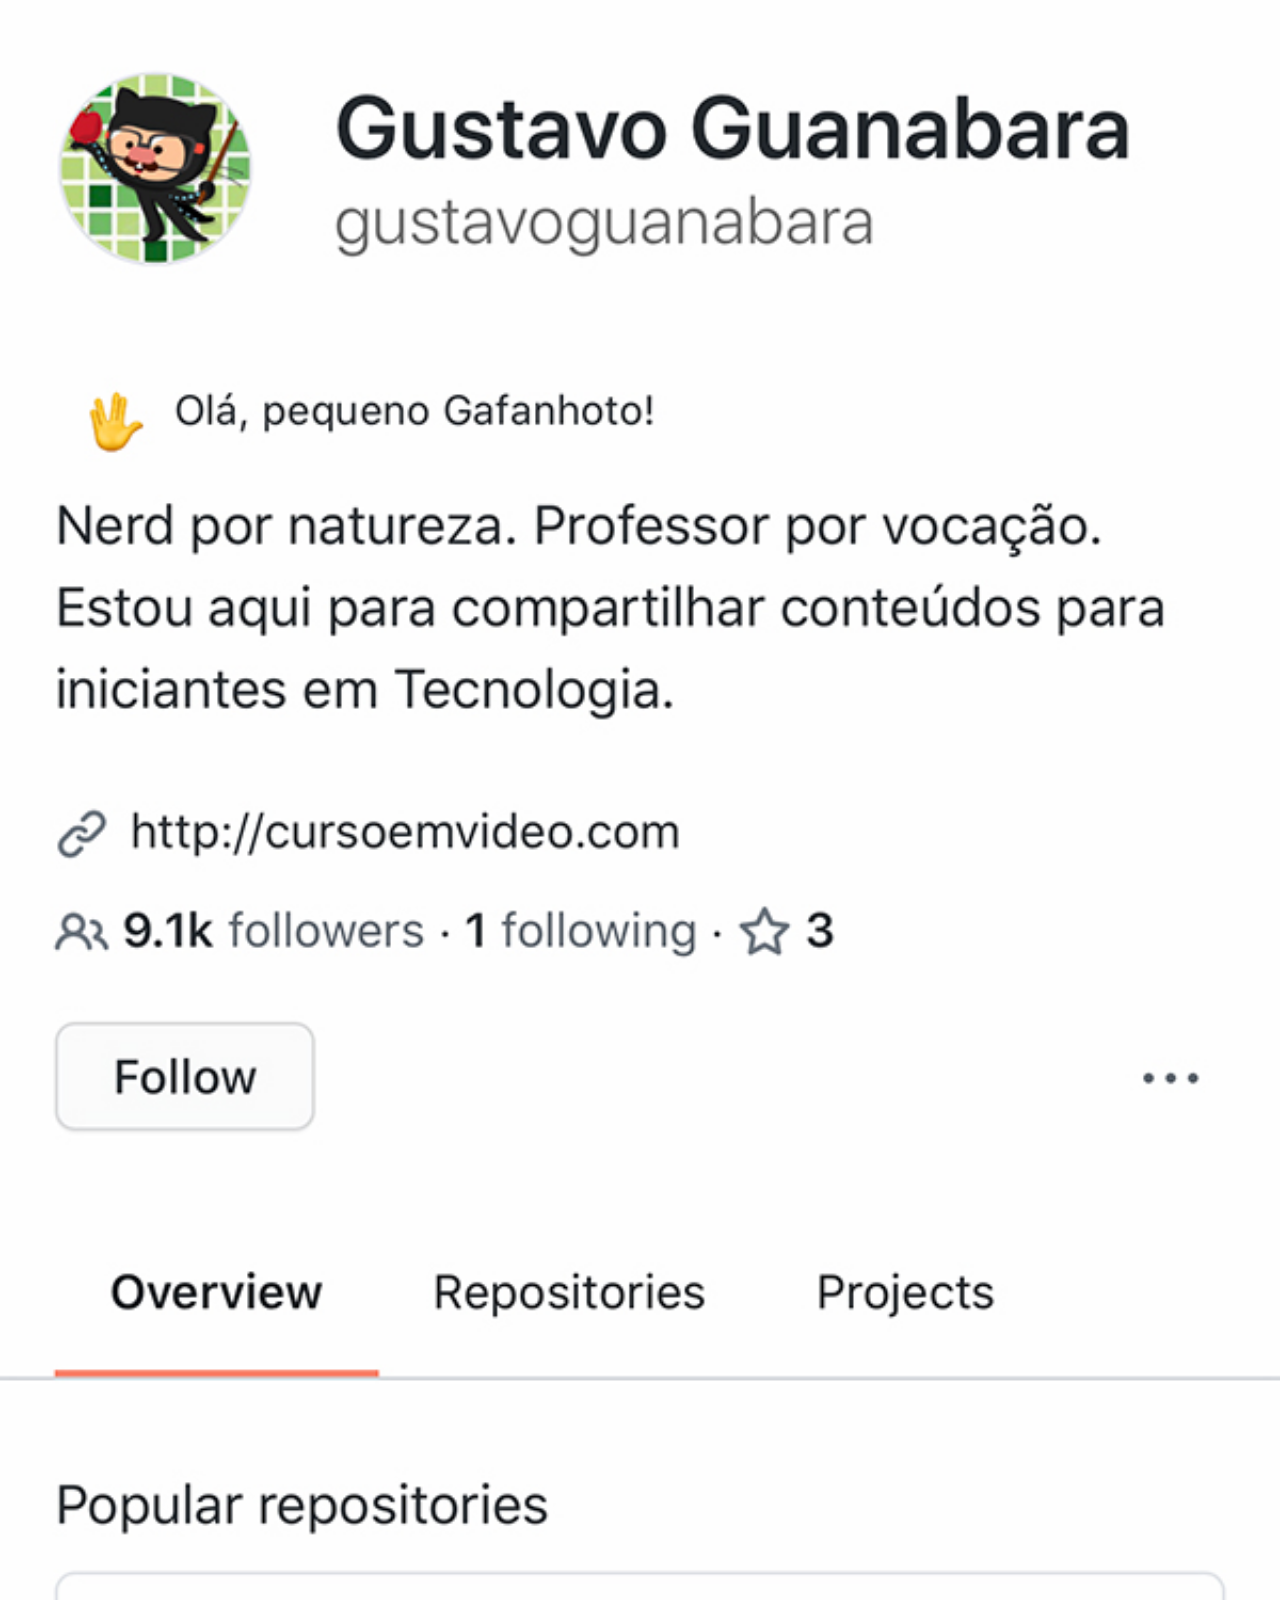
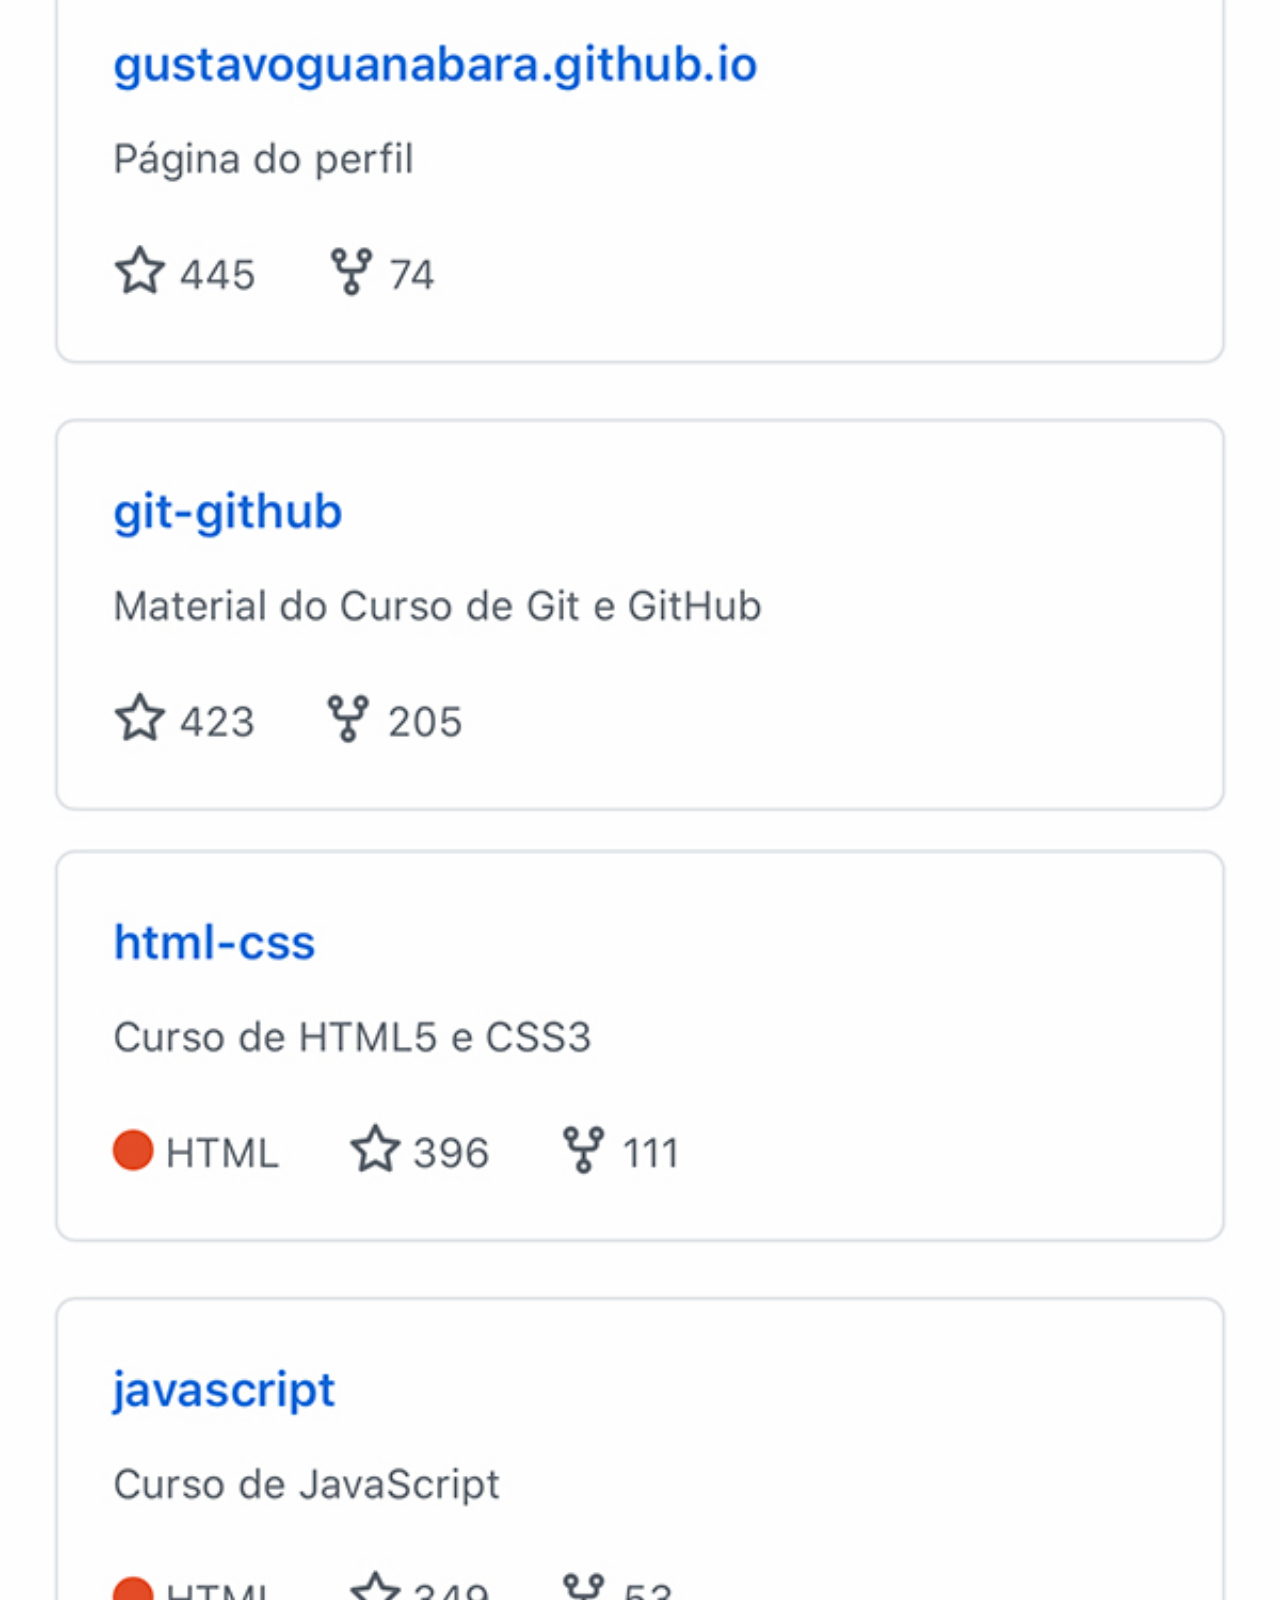
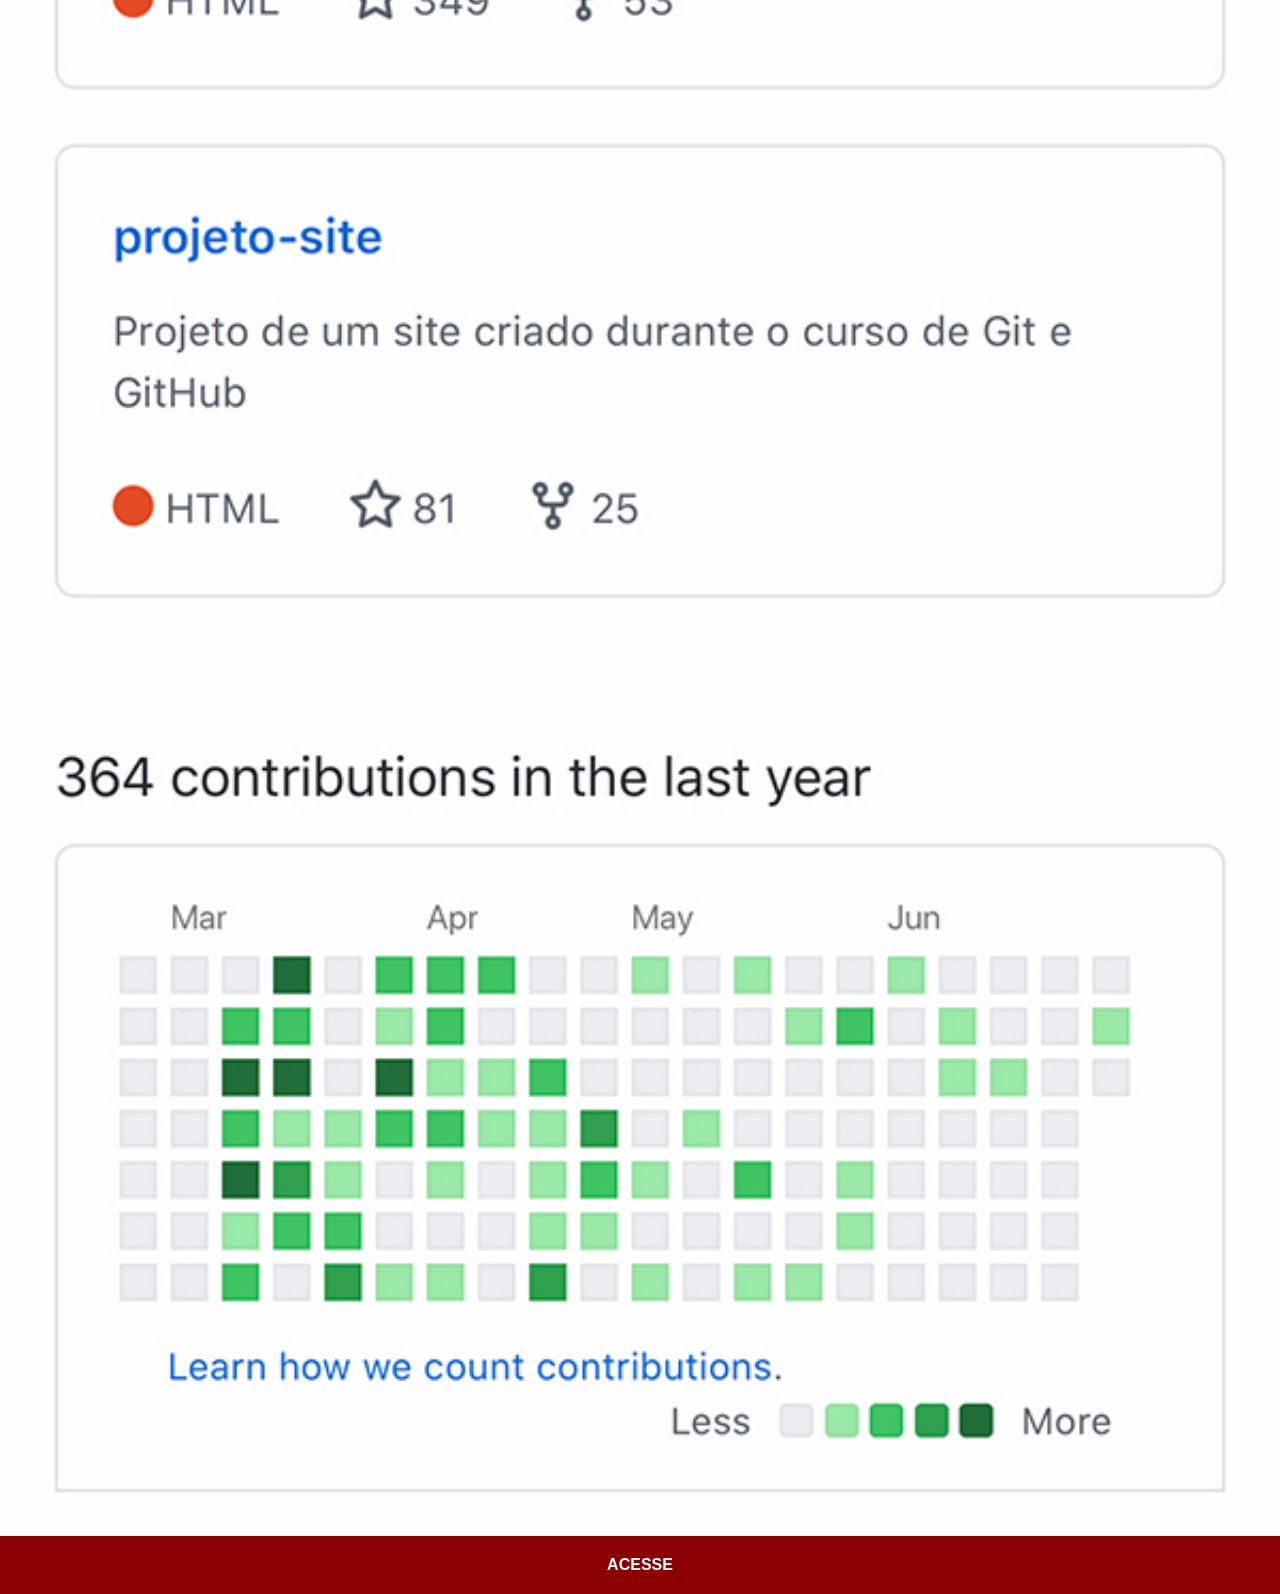
==== github.html @ 0c4f1d1c "Criação páginas sociais" ====
<!DOCTYPE html>
<html lang="pt-br">
<head>
    <meta charset="UTF-8">
    <meta name="viewport" content="width=device-width, initial-scale=1.0">
    <title>Github</title>
    <link rel="stylesheet" href="estilos/social.css">
</head>
<body>
    <img src="imagens/tela-github.jpg" alt="Github">
    <a href="https://github.com/gustavoguanabara" target="_blank">ACESSE</a>
</body>
</html>
---- estilos/social.css ----
@charset "UTF-8";

* {
    margin: 0px;
    padding: 0px;
    font-family: Arial, Helvetica, sans-serif;
}

::-webkit-scrollbar {
    width: 0px;
    height: 0px;
}

img {
    width: 100vw;
}

a {
    display: block;
    background-color: darkred;
    color: white;
    padding: 20px;
    text-align: center;
    font-weight: bolder;
    text-decoration: none;
}

a:hover {
    background-color: red;
}
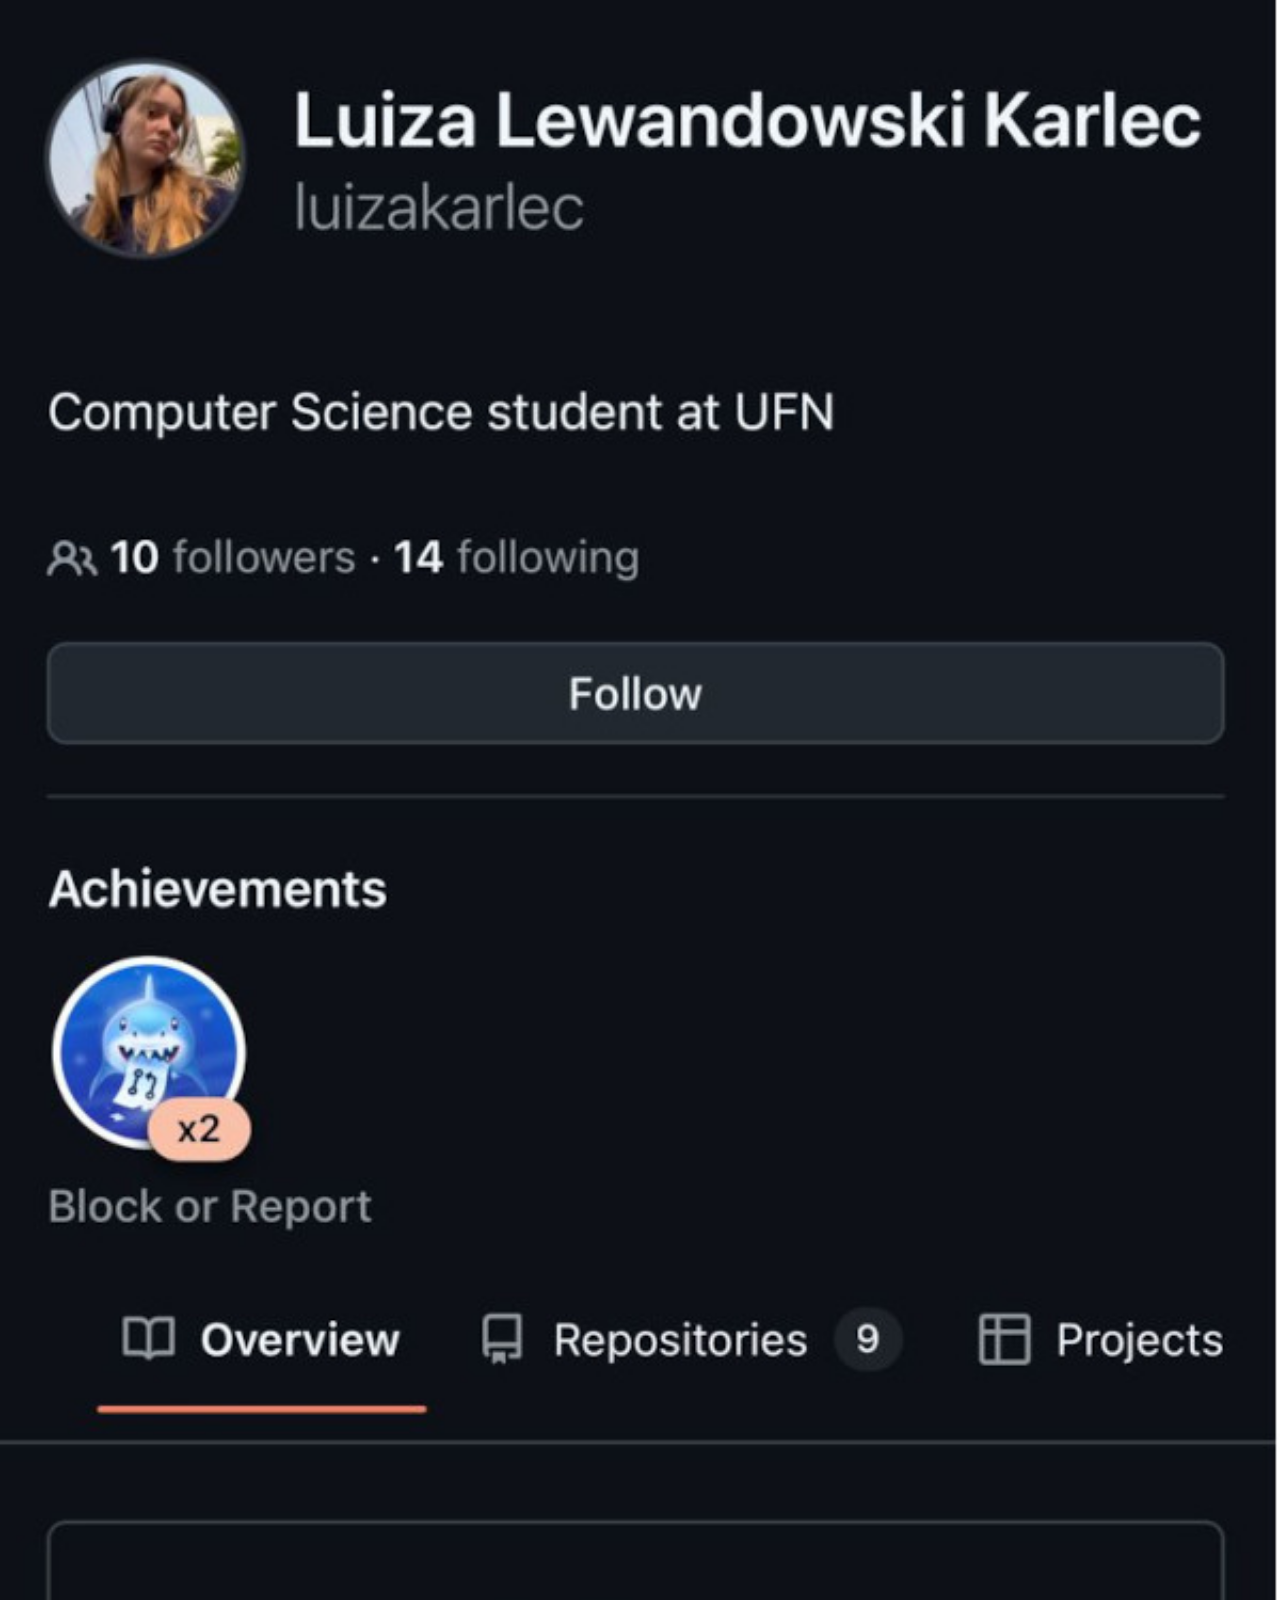
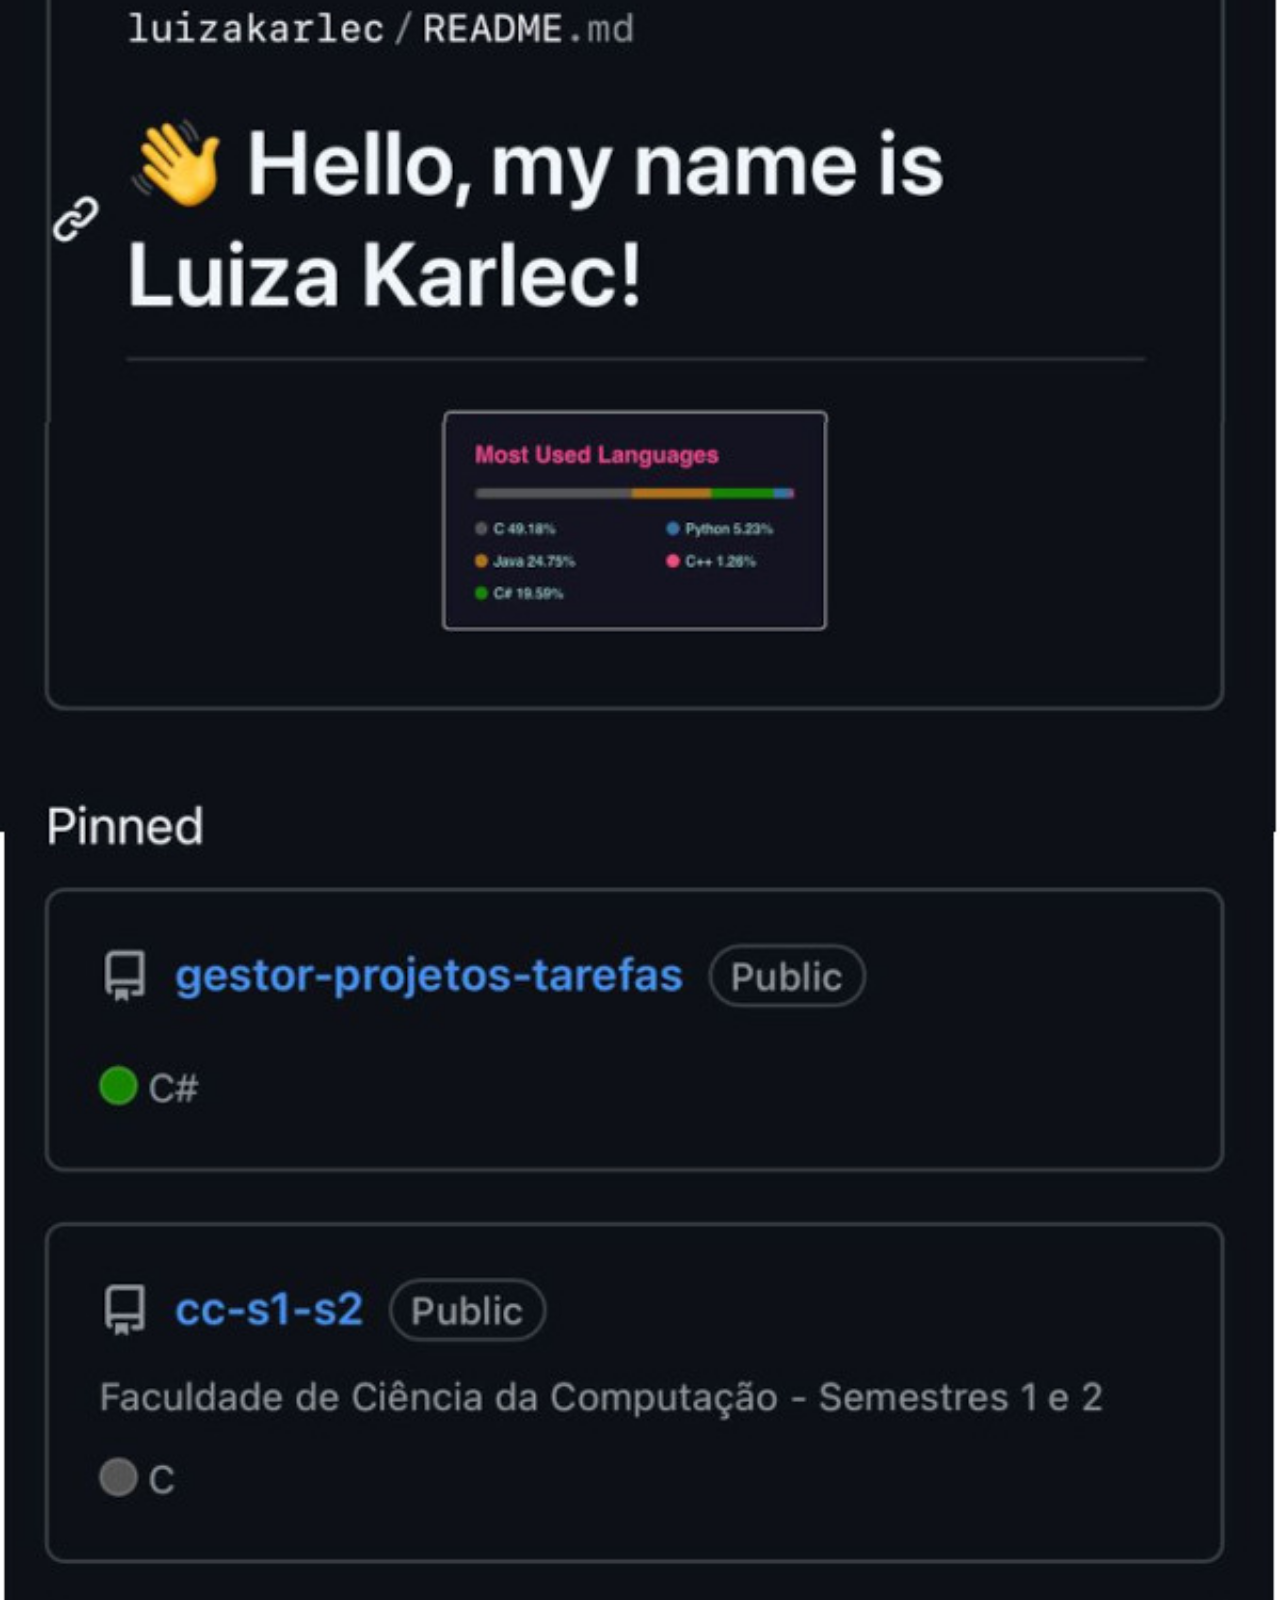
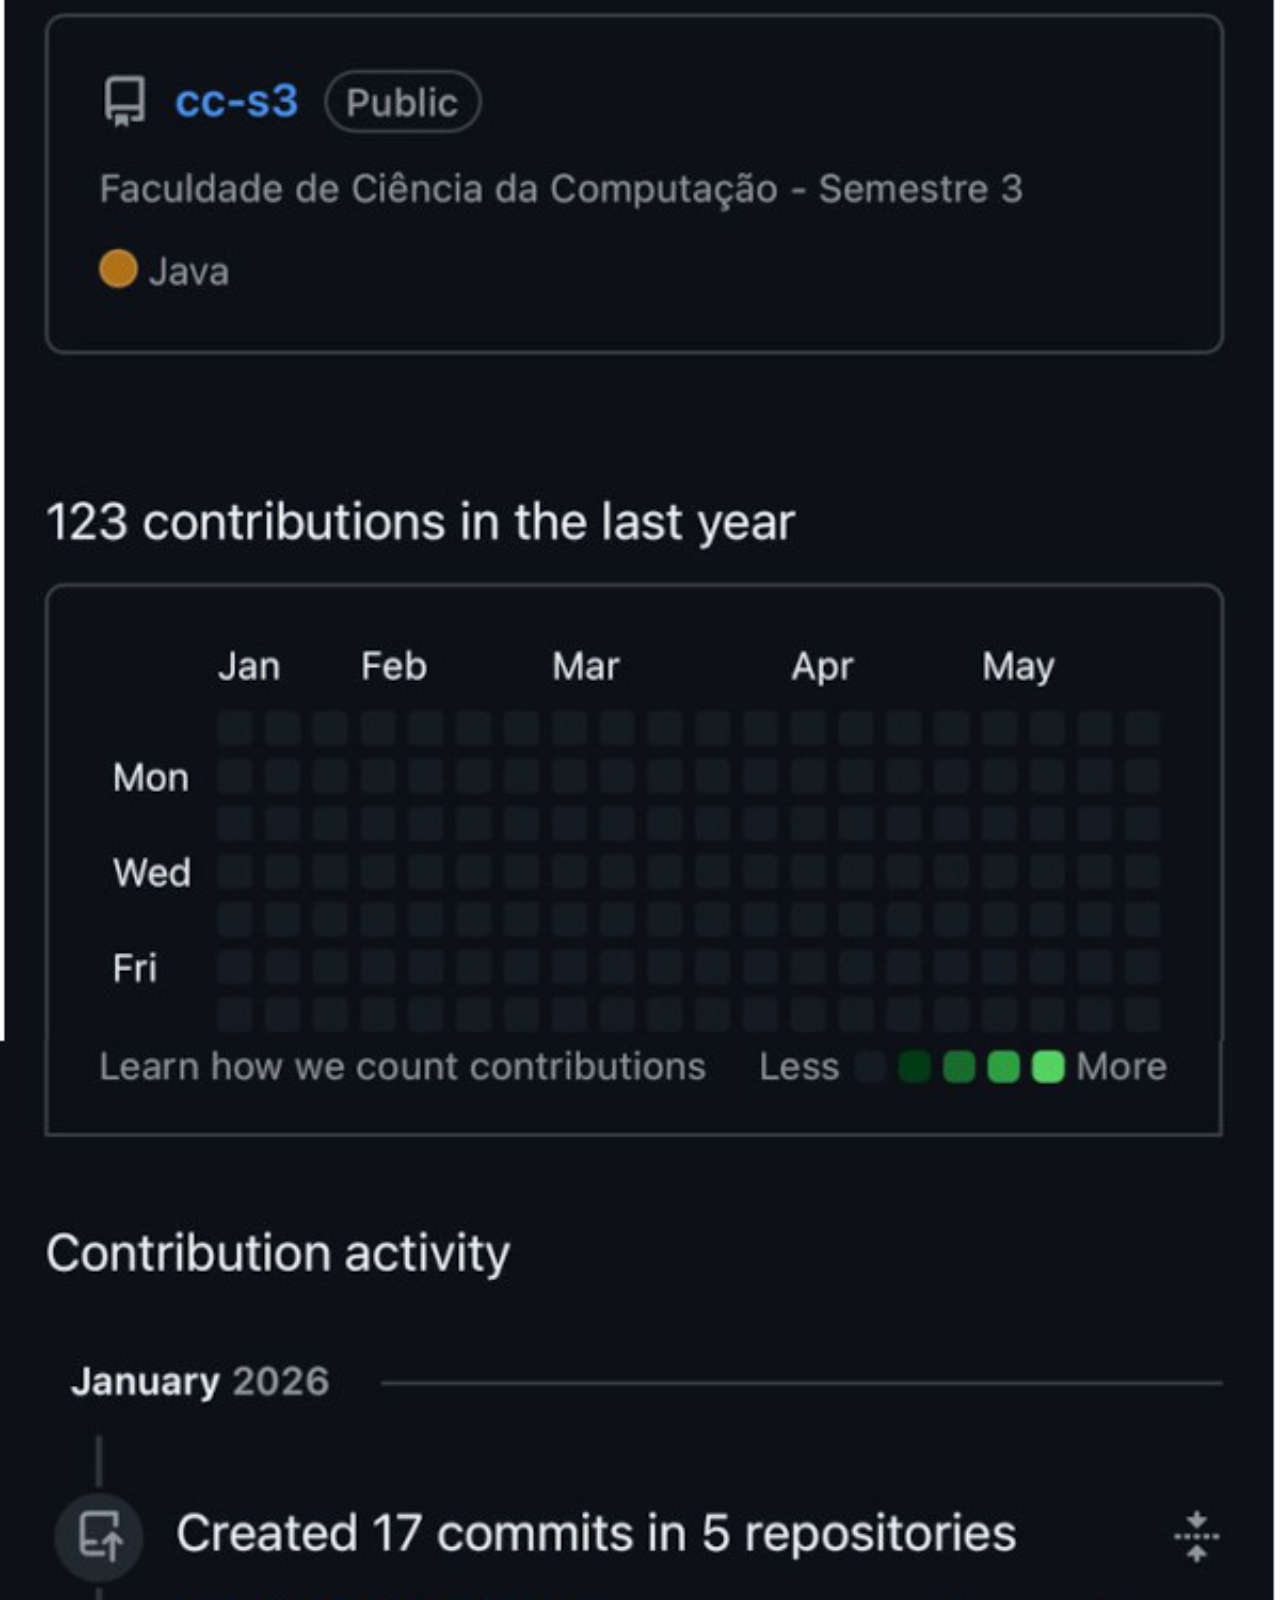
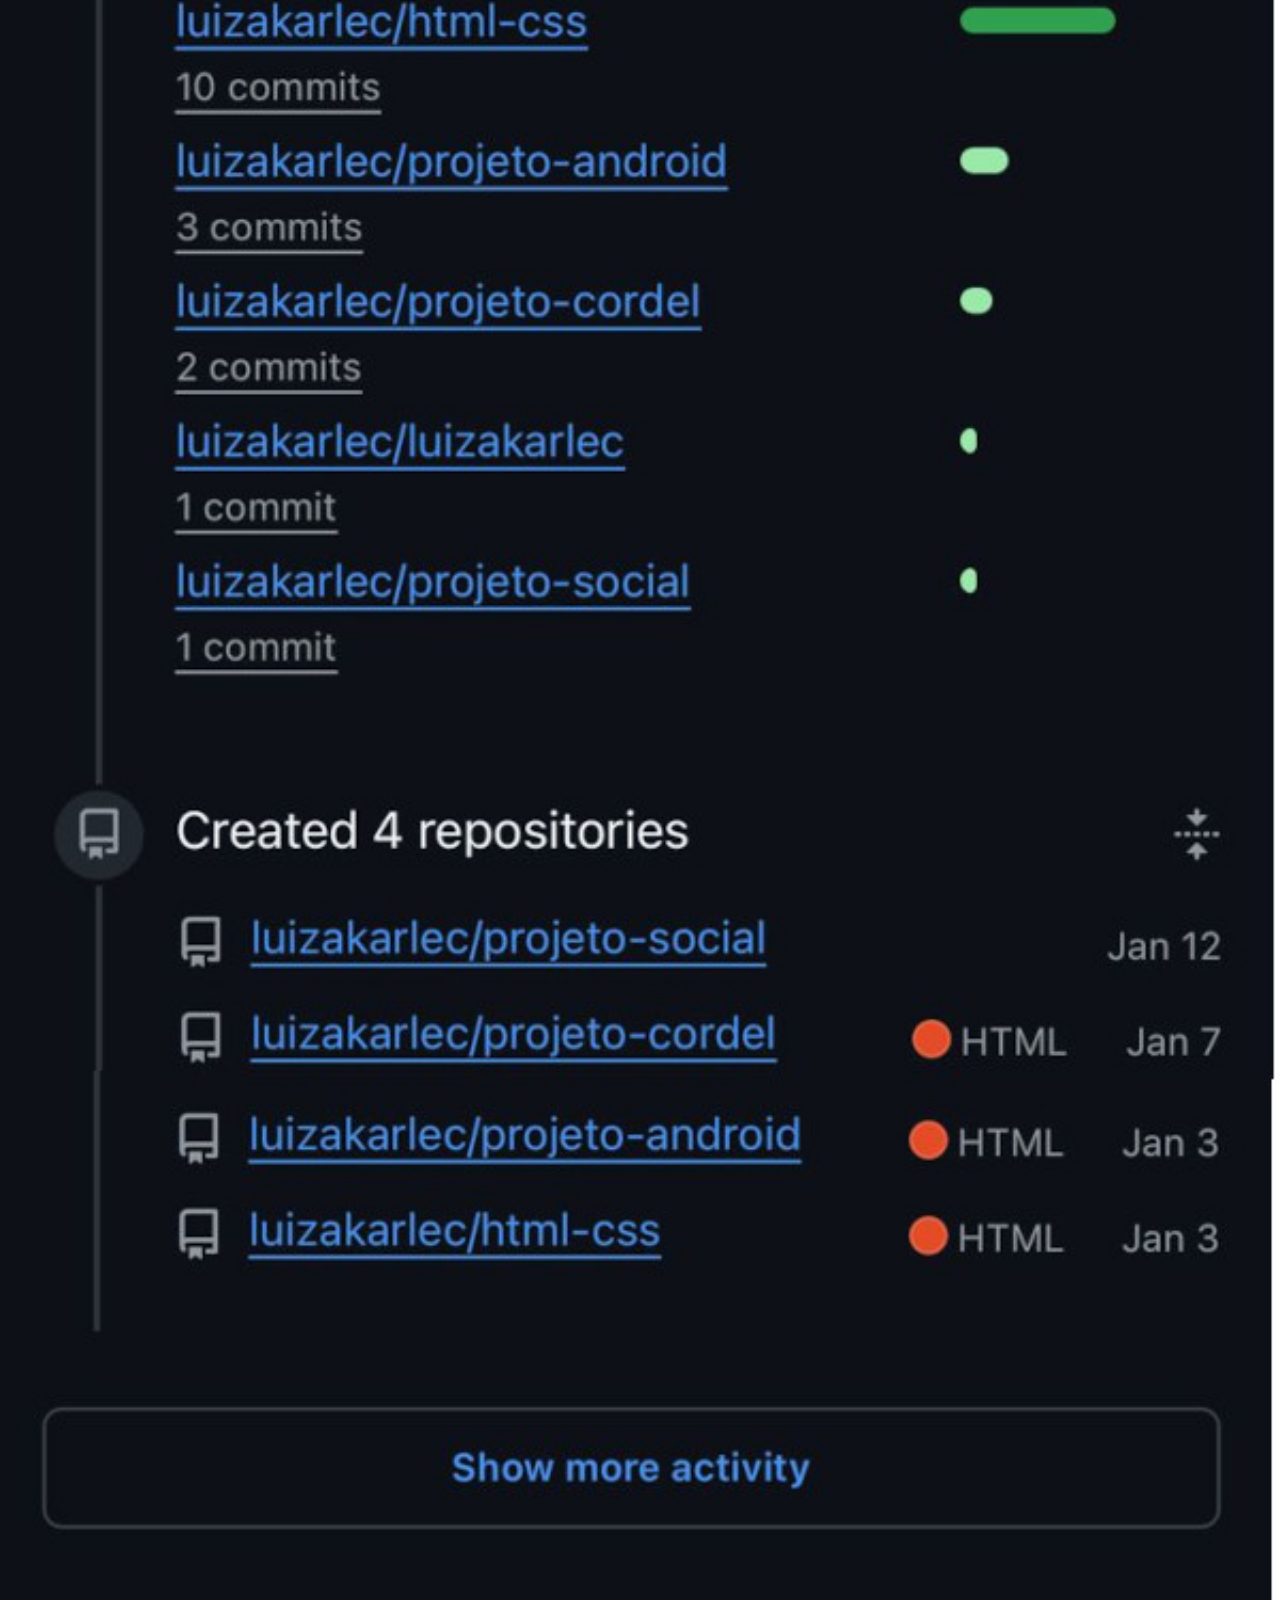
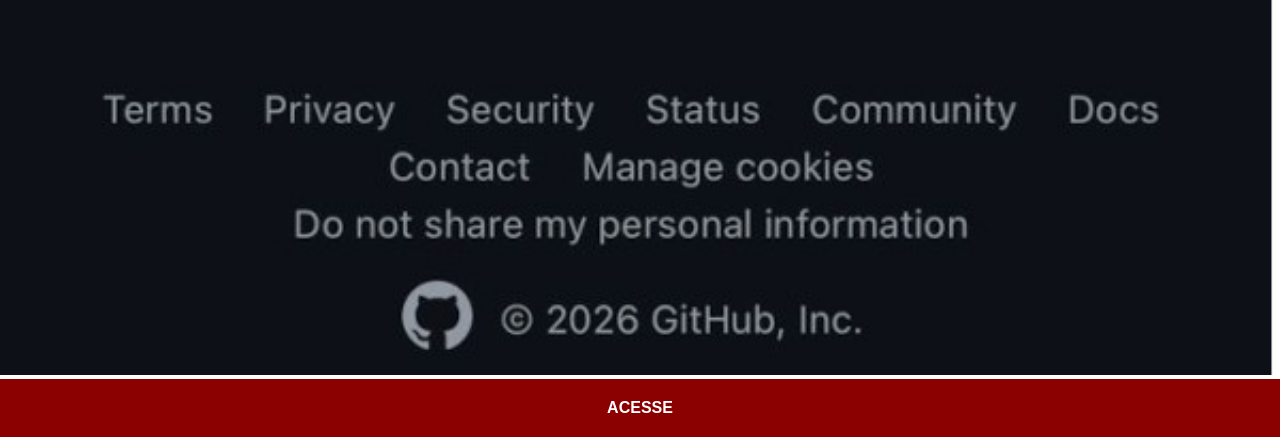
==== commit 19e8bc0a: "Atualização telas" ====
--- a/github.html
+++ b/github.html
@@ -7,7 +7,7 @@
     <link rel="stylesheet" href="estilos/social.css">
 </head>
 <body>
-    <img src="imagens/tela-github.jpg" alt="Github">
-    <a href="https://github.com/gustavoguanabara" target="_blank">ACESSE</a>
+    <img src="imagens/tela-github-luiza.jpg" alt="Github">
+    <a href="https://github.com/luizakarlec" target="_blank">ACESSE</a>
 </body>
 </html>
